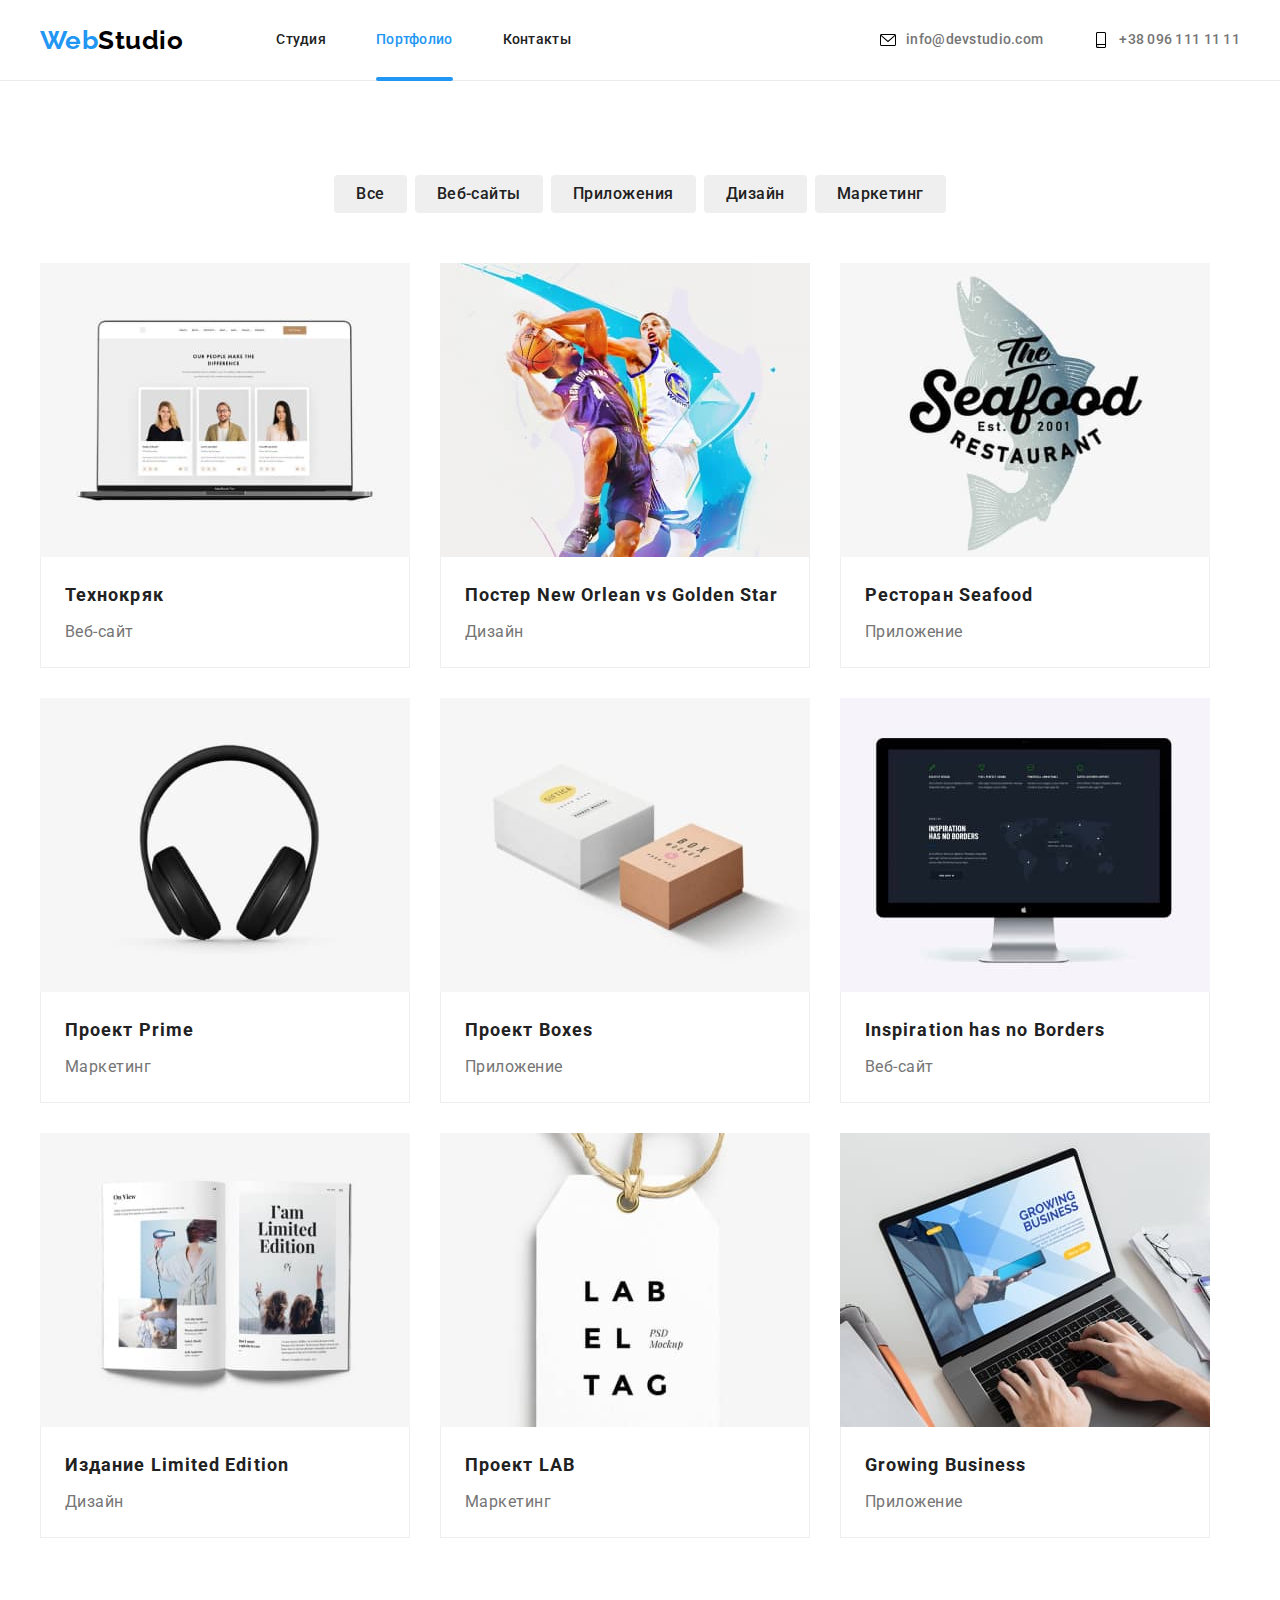
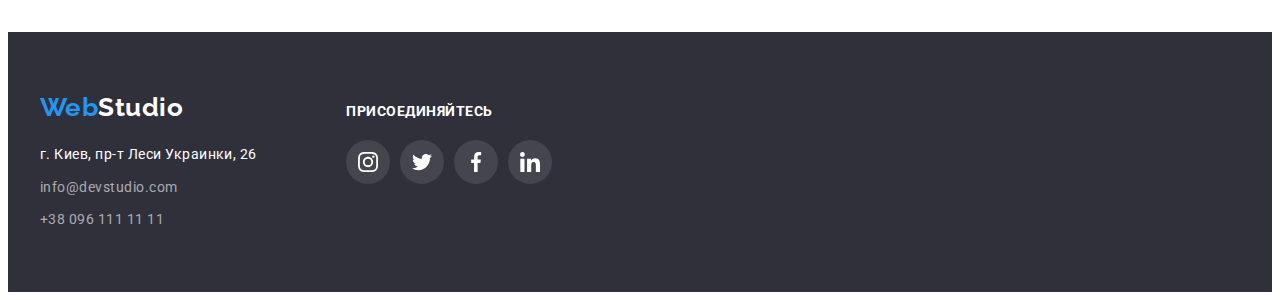
==== portfolio.html @ c0bf5f33 "add main file of the project" ====
<!DOCTYPE html>
<html lang="ru">
  <head>
    <meta charset="UTF-8" />
    <meta http-equiv="X-UA-Compatible" content="IE=edge" />
    <meta name="viewport" content="width=device-width, initial-scale=1.0" />
    <title>Portfolio</title>
    <link rel="preconnect" href="https://fonts.googleapis.com" />
    <link rel="preconnect" href="https://fonts.gstatic.com" crossorigin />
    <link
      href="https://fonts.googleapis.com/css2?family=Raleway:wght@700&family=Roboto:wght@400;500;700;900&display=swap"
      rel="stylesheet"
    />
    <link
      rel="stylesheet"
      href="https://cdnjs.cloudflare.com/ajax/libs/modern-normalize/1.1.0/modern-normalize.min.css"
      integrity="sha512-wpPYUAdjBVSE4KJnH1VR1HeZfpl1ub8YT/NKx4PuQ5NmX2tKuGu6U/JRp5y+Y8XG2tV+wKQpNHVUX03MfMFn9Q=="
      crossorigin="anonymous"
      referrerpolicy="no-referrer"
    />
    <link rel="stylesheet" href="./css/styles.css" />
  </head>
  <body>
    <!-- Шапка сайту -->
    <header class="page-header">
      <div class="container row centered">
        <nav class="row centered">
          <a href="./index.html" class="link logo">Web<span class="logo-accent">Studio</span></a>
          <ul class="list site-nav row">
            <li class="item"><a href="./index.html" class="link">Студия</a></li>
            <li class="item"><a href="./portfolio.html" class="link current">Портфолио</a></li>
            <li class="item"><a href="" class="link">Контакты</a></li>
          </ul>
        </nav>
        <ul class="list contacts row">
          <li class="item">
            <a href="mailto:info@devstudio.com" class="link">
              <svg class="header-icon">
                <use href="./images/defs.svg#letter"></use>
              </svg>
              info@devstudio.com
            </a>
          </li>
          <li class="item">
            <a href="tel:+380961111111" class="link">
              <svg class="header-icon">
                <use href="./images/defs.svg#phone"></use>
              </svg>
              +38 096 111 11 11
            </a>
          </li>
        </ul>
      </div>
    </header>

    <!-- основний контент -->
    <main>
      <section class="section">
        <div class="container">
          <h1 hidden>Каталог проектов</h1>

          <!-- фільтри проектів -->
          <ul class="list filter row">
            <li class="item"><button type="button" class="button">Все</button></li>
            <li class="item"><button type="button" class="button">Веб-сайты</button></li>
            <li class="item"><button type="button" class="button">Приложения</button></li>
            <li class="item"><button type="button" class="button">Дизайн</button></li>
            <li class="item"><button type="button" class="button">Маркетинг</button></li>
          </ul>

          <!-- cписок проектів -->
          <ul class="list projects row">
            <li class="list-item">
              <a href="" class="link">
                <div class="project-thumb">
                  <img
                    class="img"
                    src="./images/port_img1.jpg"
                    alt="Логотип сайта"
                    width="370"
                    height="294"
                  />
                  <div class="project-description">
                    <p>
                      Технокряк это современная площадка распространения коронавируса. Компании
                      используют эту платформу для цифрового шпионажа и атак на защищённые сервера
                      конкурентов.
                    </p>
                  </div>
                </div>
                <div class="content">
                  <h2 class="item">Технокряк</h2>
                  <p>Веб-сайт</p>
                </div>
              </a>
            </li>
            <li class="list-item">
              <a href="" class="link">
                <div class="project-thumb">
                  <img
                    class="img"
                    src="./images/port_img2.jpg"
                    alt="Постер"
                    width="370"
                    height="294"
                  />
                  <div class="project-description">
                    <p>
                      Технокряк это современная площадка распространения коронавируса. Компании
                      используют эту платформу для цифрового шпионажа и атак на защищённые сервера
                      конкурентов.
                    </p>
                  </div>
                </div>
                <div class="content">
                  <h2 class="item">Постер New Orlean vs Golden Star</h2>
                  <p>Дизайн</p>
                </div>
              </a>
            </li>
            <li class="list-item">
              <a href="" class="link">
                <div class="project-thumb">
                  <img
                    class="img"
                    src="./images/port_img3.jpg"
                    alt="Логотип ресторана"
                    width="370"
                    height="294"
                  />
                  <div class="project-description">
                    <p>
                      Технокряк это современная площадка распространения коронавируса. Компании
                      используют эту платформу для цифрового шпионажа и атак на защищённые сервера
                      конкурентов.
                    </p>
                  </div>
                </div>
                <div class="content">
                  <h2 class="item">Ресторан Seafood</h2>
                  <p>Приложение</p>
                </div>
              </a>
            </li>
            <li class="list-item">
              <a href="" class="link">
                <div class="project-thumb">
                  <img
                    class="img"
                    src="./images/port_img4.jpg"
                    alt="Логотип проекта Прайм"
                    width="370"
                    height="294"
                  />
                  <div class="project-description">
                    <p>
                      Технокряк это современная площадка распространения коронавируса. Компании
                      используют эту платформу для цифрового шпионажа и атак на защищённые сервера
                      конкурентов.
                    </p>
                  </div>
                </div>
                <div class="content">
                  <h2 class="item">Проект Prime</h2>
                  <p>Маркетинг</p>
                </div>
              </a>
            </li>
            <li class="list-item">
              <a href="" class="link">
                <div class="project-thumb">
                  <img
                    class="img"
                    src="./images/port_img5.jpg"
                    alt="Логотип проекта"
                    width="370"
                    height="294"
                  />
                  <div class="project-description">
                    <p>
                      Технокряк это современная площадка распространения коронавируса. Компании
                      используют эту платформу для цифрового шпионажа и атак на защищённые сервера
                      конкурентов.
                    </p>
                  </div>
                </div>
                <div class="content">
                  <h2 class="item">Проект Boxes</h2>
                  <p>Приложение</p>
                </div>
              </a>
            </li>
            <li class="list-item">
              <a href="" class="link">
                <div class="project-thumb">
                  <img
                    class="img"
                    src="./images/port_img6.jpg"
                    alt="Логотип сайта"
                    width="370"
                    height="294"
                  />
                  <div class="project-description">
                    <p>
                      Технокряк это современная площадка распространения коронавируса. Компании
                      используют эту платформу для цифрового шпионажа и атак на защищённые сервера
                      конкурентов.
                    </p>
                  </div>
                </div>
                <div class="content">
                  <h2 class="item">Inspiration has no Borders</h2>
                  <p>Веб-сайт</p>
                </div>
              </a>
            </li>
            <li class="list-item">
              <a href="" class="link">
                <div class="project-thumb">
                  <img
                    class="img"
                    src="./images/port_img7.jpg"
                    alt="Издание"
                    width="370"
                    height="294"
                  />
                  <div class="project-description">
                    <p>
                      Технокряк это современная площадка распространения коронавируса. Компании
                      используют эту платформу для цифрового шпионажа и атак на защищённые сервера
                      конкурентов.
                    </p>
                  </div>
                </div>
                <div class="content">
                  <h2 class="item">Издание Limited Edition</h2>
                  <p>Дизайн</p>
                </div>
              </a>
            </li>
            <li class="list-item">
              <a href="" class="link">
                <div class="project-thumb">
                  <img
                    class="img"
                    src="./images/port_img8.jpg"
                    alt="Логотип проекта"
                    width="370"
                    height="294"
                  />
                  <div class="project-description">
                    <p>
                      Технокряк это современная площадка распространения коронавируса. Компании
                      используют эту платформу для цифрового шпионажа и атак на защищённые сервера
                      конкурентов.
                    </p>
                  </div>
                </div>
                <div class="content">
                  <h2 class="item">Проект LAB</h2>
                  <p>Маркетинг</p>
                </div>
              </a>
            </li>
            <li class="list-item">
              <a href="" class="link">
                <div class="project-thumb">
                  <img
                    class="img"
                    src="./images/port_img9.jpg"
                    alt="Логотип приложения"
                    width="370"
                    height="294"
                  />
                  <div class="project-description">
                    <p>
                      Технокряк это современная площадка распространения коронавируса. Компании
                      используют эту платформу для цифрового шпионажа и атак на защищённые сервера
                      конкурентов.
                    </p>
                  </div>
                </div>
                <div class="content">
                  <h2 class="item">Growing Business</h2>
                  <p>Приложение</p>
                </div>
              </a>
            </li>
          </ul>
        </div>
      </section>
    </main>

    <!-- Футер -->
    <footer class="page-footer">
      <div class="container row">
        <div class="footer-left">
          <a href="./index.html" class="link logo">Web<span class="logo-accent">Studio</span></a>
          <address class="address">
            <ul class="list footer-contacts">
              <li class="item"><p>г. Киев, пр-т Леси Украинки, 26</p></li>
              <li class="item">
                <a href="mailto:info@devstudio.com" class="link">info@devstudio.com</a>
              </li>
              <li class="item"><a href="tel:+380961111111" class="link">+38 096 111 11 11</a></li>
            </ul>
          </address>
        </div>
        <div class="footer-center">
          <h2 class="footer-title">присоединяйтесь</h2>
          <ul class="social-list list row">
            <li class="social-item">
              <a href="" class="social">
                <svg class="icon">
                  <use href="./images/defs.svg#instagram"></use>
                </svg>
              </a>
            </li>
            <li class="social-item">
              <a href="" class="social">
                <svg class="icon">
                  <use href="./images/defs.svg#twitter"></use>
                </svg>
              </a>
            </li>
            <li class="social-item">
              <a href="" class="social">
                <svg class="icon">
                  <use href="./images/defs.svg#facebook"></use>
                </svg>
              </a>
            </li>
            <li class="social-item">
              <a href="" class="social">
                <svg class="icon">
                  <use href="./images/defs.svg#linkedin"></use>
                </svg>
              </a>
            </li>
          </ul>
        </div>
      </div>
    </footer>
  </body>
</html>
---- css/styles.css ----
/* 
main text color #757575
secondary text color #212121
footer contacts text color rgba(255, 255, 255, 0.6);
accent color #2196F3
white color #FFFFFF
footer bgc #2F303A
*/

:root {
  --main-text-color: #757575;
  --second-text-color: #212121;
  --footer-text-color: rgba(255, 255, 255, 0.6);
  --accent-color: #2196f3;
  --contrast-color: #ffffff;
  --dark-bgc: #2f303a;
  --hero-button-accent: #188ce8;
  --svg-fill-color: #afb1b8;
  --bgc-footer-link-color: rgba(255, 255, 255, 0.1);
  --bgc-above-img: rgba(47, 48, 58, 0.8);
  --bgs-above-img-blue: rgba(33, 150, 243, 0.9);
  --bgc-backdrop: rgba(0, 0, 0, 0.2);
}

body {
  font-family: 'Roboto', sans-serif;
  color: var(--main-text-color);
  letter-spacing: 0.03em;

  margin-top: 81px;
}

h1,
h2,
h3,
h4,
h5,
h6 {
  color: var(--second-text-color);
  margin-top: 0;
  margin-bottom: 0;
}

p {
  margin-top: 0;
  margin-bottom: 0;
}

.container {
  width: 1200px;
  margin: 0 auto;
  padding-left: 15px;
  padding-right: 15px;
}

.list {
  list-style: none;
  margin: 0;
  padding: 0;
}

.link {
  text-decoration: none;
}

.row {
  display: flex;
}

.centered {
  align-items: center;
}

/* стилізація хедера */
.page-header {
  position: fixed;
  width: 100%;
  top: 0;
  left: 50%;
  transform: translateX(-50%);
  z-index: 99;

  background-color: #fff;
  font-weight: 500;
  font-size: 14px;
  line-height: 1.14;

  border-bottom: 1px solid #ececec;
}

.logo {
  font-family: Raleway;
  font-weight: 700;
  font-size: 26px;
  line-height: 1.19;
  color: var(--accent-color);
  margin-right: 93px;
}

.logo-accent {
  color: #000000;
}

.site-nav .link {
  display: inline-block;
  padding-top: 32px;
  padding-bottom: 32px;

  letter-spacing: 0.02em;
  color: var(--second-text-color);

  transition: color 250ms cubic-bezier(0.4, 0, 0.2, 1);
}

.site-nav .item:not(:last-child),
.contacts .item:not(:last-child) {
  margin-right: 50px;
}

.contacts .link {
  display: flex;
  align-items: center;
  padding-top: 32px;
  padding-bottom: 32px;
  letter-spacing: 0.02em;
  color: var(--main-text-color);

  transition: color 250ms cubic-bezier(0.4, 0, 0.2, 1), fill 250ms cubic-bezier(0.4, 0, 0.2, 1);
}

.contacts .link:hover,
.contacts .link:focus {
  fill: var(--accent-color);
}

.header-icon {
  margin-right: 10px;
  width: 16px;
  height: 16px;
}

.contacts {
  margin-left: auto;
}

.link.current {
  position: relative;
}

.link.current::after {
  position: absolute;
  bottom: -1px;
  content: '';
  display: block;
  height: 4px;
  width: 100%;

  border-radius: 2px;
  background-color: var(--accent-color);
}

.site-nav .link:hover,
.contacts .link:hover,
.address .link:hover,
.site-nav .link:focus,
.contacts .link:focus,
.address .link:focus,
.link.current {
  color: var(--accent-color);
}

/* стилизіація основного контенту */

.section {
  padding-top: 94px;
  padding-bottom: 94px;
}

.hero {
  width: 1600px;
  background: linear-gradient(rgba(128, 131, 165, 0.4), rgba(47, 48, 58, 0.4)),
    url('../images/bgc.jpg');
  margin: 0 auto;

  text-align: center;
  letter-spacing: 0.06em;
  padding-top: 200px;
  padding-bottom: 200px;
}

.hero-title {
  max-width: 630px;
  margin-left: auto;
  margin-right: auto;
  margin-bottom: 30px;

  font-weight: 900;
  font-size: 44px;
  line-height: 1.36;
  text-transform: uppercase;
  color: var(--contrast-color);
}

.hero-button {
  font-family: inherit;
  font-weight: 700;
  font-size: 16px;
  line-height: 1.87;
  letter-spacing: inherit;
  color: var(--contrast-color);
  cursor: pointer;
  background-color: var(--accent-color);
  border: none;
  border-radius: 4px;
  padding: 10px 32px;

  transition: background-color 250ms cubic-bezier(0.4, 0, 0.2, 1);
}

.hero-button:hover,
.hero-button:focus {
  background-color: var(--hero-button-accent);
}

.features {
  font-size: 14px;
  line-height: 1.71;
  padding-bottom: 0;
}

.features .list-item {
  max-width: calc((100% - 90px) / 4);
}

.features .list-item:not(:last-child) {
  margin-right: 30px;
}

.features .item {
  margin-bottom: 10px;
  line-height: 1.14;
  text-transform: uppercase;
  font-size: 14px;
}

.features .thumb {
  width: 100%;
  height: 120px;
  padding: 25px 0;
  background-color: #f5f4fa;
  border-radius: 4px;
}

.features .icon {
  display: block;
  margin: 0 auto;
  width: 70px;
  height: 70px;
}

.title {
  font-size: 36px;
  line-height: 1.17;
  text-align: center;
  margin-bottom: 50px;
}

.img {
  display: block;
}

.tasks .list-item {
  position: relative;
  max-width: calc((100% - 60px) / 3);
}

.tasks .subtext {
  position: absolute;
  bottom: 0;
  height: 70px;
  width: 100%;
  display: flex;
  justify-content: center;
  align-items: center;
  background-color: var(--bgc-above-img);
}

.tasks .text {
  font-weight: 700;
  font-size: 14px;
  line-height: calc(16 / 14);
  text-transform: uppercase;
  color: var(--contrast-color);
}

.tasks .list-item:not(:last-child) {
  margin-right: 30px;
}

.team {
  font-size: 16px;
  line-height: 1.19;
  text-align: center;
  background-color: #f5f4fa;
}

.team .list-item {
  max-width: calc((100% - 90px) / 4);
  padding-bottom: 30px;
  background-color: #fff;
  border-radius: 0px 0px 4px 4px;
  box-shadow: 0px 1px 3px rgba(0, 0, 0, 0.12), 0px 1px 1px rgba(0, 0, 0, 0.14),
    0px 2px 1px rgba(0, 0, 0, 0.2);
}

.team .list-item:not(:last-child) {
  margin-right: 30px;
}

.team .item {
  font-weight: 500;
  font-size: 16px;
  margin-top: 30px;
  margin-bottom: 10px;
}

.team .social-list {
  display: flex;
  justify-content: center;
  margin-top: 16px;
}

.team .social-item:hover .social,
.team .social-item:focus .social {
  transform: rotateY(1turn);
}

.team .social-item:not(:last-child) {
  margin-right: 10px;
}

.team .social {
  display: flex;
  border-radius: 50%;
  height: 44px;
  width: 44px;
  align-items: center;
  justify-content: center;
  fill: var(--svg-fill-color);

  transition: background-color 250ms cubic-bezier(0.4, 0, 0.2, 1),
    fill 250ms cubic-bezier(0.4, 0, 0.2, 1), transform 500ms cubic-bezier(0.4, 0, 0.2, 1);
}

.team .icon {
  display: block;
  width: 20px;
  height: 20px;
}

.team .social:hover,
.team .social:focus {
  background-color: var(--accent-color);
  fill: #fff;
}

.clients-list {
  display: flex;
}

.clients-item {
  width: calc((100% - 150px) / 6);
}
.clients-item:not(:last-child) {
  margin-right: 30px;
}

.client {
  display: flex;
  fill: var(--svg-fill-color);
  justify-content: center;
  align-items: center;
  width: 100%;
  height: 92px;

  border: 1px solid var(--svg-fill-color);
  border-radius: 4px;

  transition: border-color 250ms cubic-bezier(0.4, 0, 0.2, 1),
    fill 250ms cubic-bezier(0.4, 0, 0.2, 1);
}

.client > .icon {
  width: 106px;
}

.client:hover,
.client:hover {
  fill: var(--accent-color);
  border-color: var(--accent-color);
}

.button {
  padding: 6px 22px;
  border-radius: 4px;
  border: none;

  font-weight: 500;
  font-size: 16px;
  line-height: 1.62;
  text-align: center;
  font-family: inherit;
  letter-spacing: inherit;
  cursor: pointer;
  color: var(--second-text-color);

  transition: background-color 250ms cubic-bezier(0.4, 0, 0.2, 1),
    color 250ms cubic-bezier(0.4, 0, 0.2, 1);
}

.button:hover,
.button:focus {
  color: var(--contrast-color);
  background-color: var(--accent-color);
}

.filter {
  justify-content: center;
  margin-bottom: 50px;
}
.filter > .item:not(:last-child) {
  margin-right: 8px;
}

.filter .button {
  transition: box-shadow 250ms cubic-bezier(0.4, 0, 0.2, 1),
    background-color 250ms cubic-bezier(0.4, 0, 0.2, 1), color 250ms cubic-bezier(0.4, 0, 0.2, 1);
}

.filter .button:focus,
.filter .button:hover {
  box-shadow: 0px 3px 1px rgba(0, 0, 0, 0.1), 0px 1px 2px rgba(0, 0, 0, 0.08),
    0px 2px 2px rgba(0, 0, 0, 0.12);
  background-color: var(--accent-color);
}

.projects {
  flex-wrap: wrap;
  font-size: 16px;
  line-height: 1.87;
}

.content {
  padding: 20px 24px;
  border-bottom: 1px solid #eeeeee;
  border-left: 1px solid #eeeeee;
  border-right: 1px solid #eeeeee;
}

.projects .list-item {
  max-width: calc((100% - 60px) / 3);

  transition: box-shadow 250ms cubic-bezier(0.4, 0, 0.2, 1);
}

.projects .list-item:not(:nth-last-child(-n + 3)) {
  margin-bottom: 30px;
}

.projects .list-item:not(:nth-child(3n)) {
  margin-right: 30px;
}

.projects .list-item:hover {
  box-shadow: 0px 1px 1px rgba(0, 0, 0, 0.12), 0px 4px 4px rgba(0, 0, 0, 0.06),
    1px 4px 6px rgba(0, 0, 0, 0.16);
}

.projects .item {
  font-size: 18px;
  line-height: 2;
  letter-spacing: 0.06em;
  margin-bottom: 4px;
}
.projects .link {
  color: inherit;
}

.project-thumb {
  position: relative;
  overflow: hidden;
}

.project-description {
  position: absolute;
  top: 0;
  width: 100%;
  height: 100%;
  transform: translateY(100%);

  transition: transform 250ms cubic-bezier(0.4, 0, 0.2, 1);

  display: flex;
  justify-content: center;
  align-items: center;

  padding: 24px;

  background-color: var(--bgs-above-img-blue);
  font-size: 18px;
  line-height: 1.56;
  color: var(--contrast-color);
}

.projects .list-item:hover .project-description {
  transform: translateY(0);
}

/* стилізація модального вікна */

.backdrop {
  position: fixed;
  width: 100vw;
  height: 100vh;
  top: 0;
  left: 0;

  opacity: 1;

  transition: opacity 250ms cubic-bezier(0.4, 0, 0.2, 1);

  background-color: var(--bgc-backdrop);
}

.backdrop.is-hidden {
  opacity: 0;
  pointer-events: none;
}

.backdrop.is-hidden .modal {
  transform: translate(-50%, -50%) scale(1.2);
}

.modal {
  position: absolute;
  top: 50%;
  left: 50%;
  transform: translate(-50%, -50%) scale(1);
  transition: transform 250ms cubic-bezier(0.4, 0, 0.2, 1);

  width: 528px;
  height: 581px;

  background-color: var(--contrast-color);
  box-shadow: 0px 1px 3px rgba(0, 0, 0, 0.12), 0px 1px 1px rgba(0, 0, 0, 0.14),
    0px 2px 1px rgba(0, 0, 0, 0.2);
  border-radius: 4px;
}

.modal-btn {
  position: absolute;
  top: 8px;
  right: 8px;

  display: flex;
  justify-content: center;
  align-items: center;

  height: 30px;
  width: 30px;
  border-radius: 50%;
  border: 1px solid rgba(0, 0, 0, 0.1);
  background-color: var(--contrast-color);

  transition: border 250ms cubic-bezier(0.4, 0, 0.2, 1), color 250ms cubic-bezier(0.4, 0, 0.2, 1);
}

.modal-icon {
  height: 18px;
  width: 18px;
  fill: currentColor;
}

.modal-btn:hover,
.modal-btn:focus {
  border: 1px solid var(--accent-color);
  color: var(--accent-color);
}

/* стилизація футера */

.footer-left {
  margin-right: 70px;
}

.page-footer {
  background-color: var(--dark-bgc);
  padding-top: 60px;
  padding-bottom: 60px;
}

.page-footer .logo-accent {
  color: var(--contrast-color);
}

.address {
  margin-top: 20px;
  font-style: normal;
  font-size: 14px;
  line-height: 1.71;
  color: var(--contrast-color);
}

.address .link {
  font-style: normal;
  color: var(--footer-text-color);

  transition: color 250ms cubic-bezier(0.4, 0, 0.2, 1);
}

.footer-center {
  padding-top: 12px;
}

.footer-title {
  font-size: 14px;
  line-height: 1.14;
  text-transform: uppercase;
  color: var(--contrast-color);
  margin-bottom: 20px;
}

.footer-contacts .item:not(:last-child) {
  margin-bottom: 9px;
}

.footer-center .social {
  display: flex;
  justify-content: center;
  align-items: center;
  width: 44px;
  height: 44px;
  border-radius: 50%;
  fill: var(--contrast-color);
  background-color: var(--bgc-footer-link-color);

  transition: background-color 250ms cubic-bezier(0.4, 0, 0.2, 1),
    transform 500ms cubic-bezier(0.4, 0, 0.2, 1);
}

.social-list .social-item:hover .social,
.social-list .social-item:focus .social {
  transform: rotateY(1turn);
}

.social-list .social-item:not(:last-child) {
  margin-right: 10px;
}

.footer-center .icon {
  width: 20px;
  height: 20px;
}

.social-list .social:hover,
.social-list .social:focus {
  background-color: var(--accent-color);
}
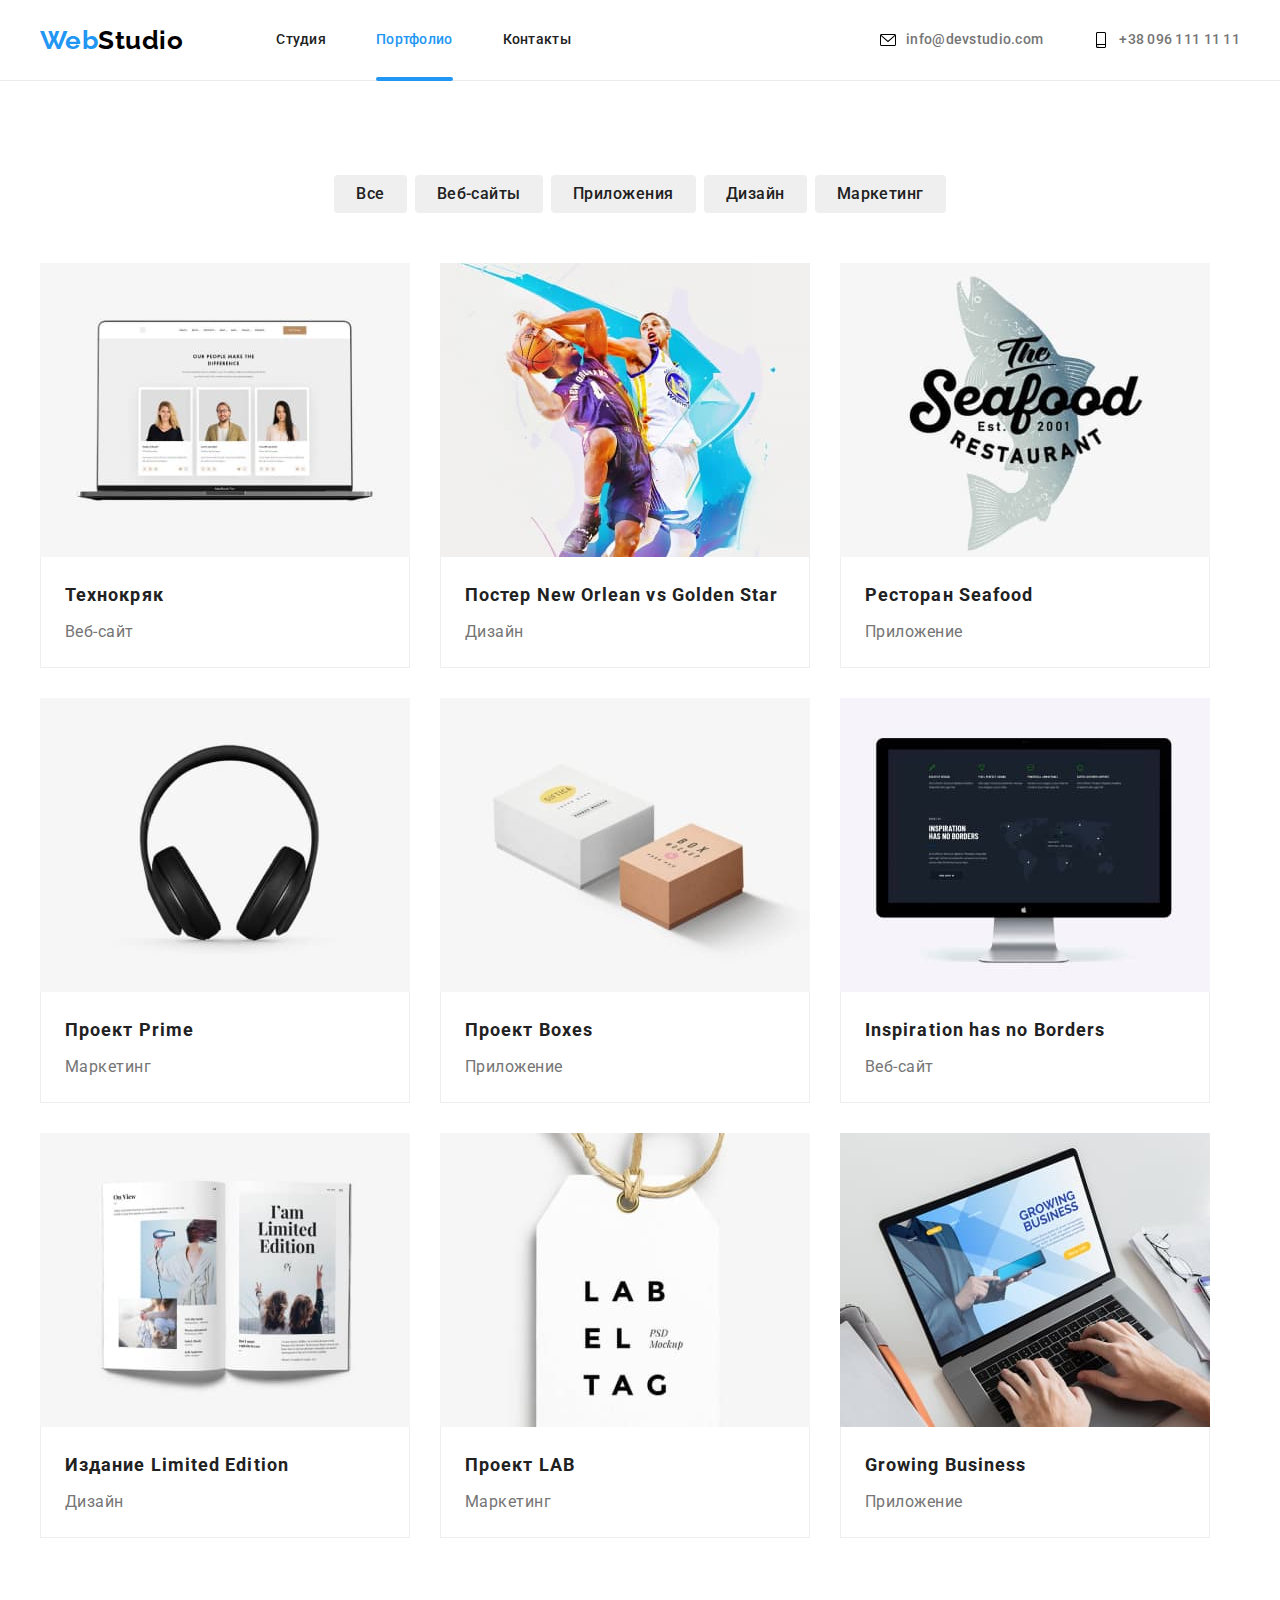
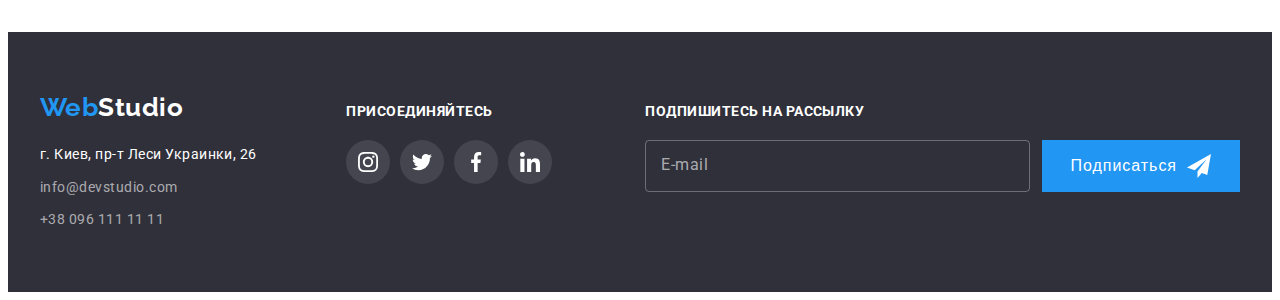
==== commit fb0c5640: "додає розмітку і стилі форм" ====
--- a/portfolio.html
+++ b/portfolio.html
@@ -339,6 +339,21 @@
             </li>
           </ul>
         </div>
+        <div class="footer-right">
+          <h2 class="footer-title">Подпишитесь на рассылку</h2>
+          <div class="wrapper">
+            <label class="footer-label">
+              <input type="email" class="footer-input" placeholder=" " />
+              <span class="footer-label-text">E-mail</span>
+            </label>
+            <button class="footer-btn" type="submit">
+              Подписаться
+              <svg class="footer-icon">
+                <use href="./images/defs.svg#send"></use>
+              </svg>
+            </button>
+          </div>
+        </div>
       </div>
     </footer>
   </body>
--- a/css/styles.css
+++ b/css/styles.css
@@ -177,7 +177,7 @@
 }
 
 .hero {
-  width: 1600px;
+  max-width: 1600px;
   background: linear-gradient(rgba(128, 131, 165, 0.4), rgba(47, 48, 58, 0.4)),
     url('../images/bgc.jpg');
   margin: 0 auto;
@@ -550,6 +550,7 @@
 
   width: 528px;
   height: 581px;
+  padding: 40px;
 
   background-color: var(--contrast-color);
   box-shadow: 0px 1px 3px rgba(0, 0, 0, 0.12), 0px 1px 1px rgba(0, 0, 0, 0.14),
@@ -585,6 +586,165 @@
 .modal-btn:focus {
   border: 1px solid var(--accent-color);
   color: var(--accent-color);
+}
+
+.modal-title {
+  font-weight: 700;
+  font-size: 20px;
+  line-height: 1.15;
+  text-align: center;
+  color: var(--second-text-color);
+  margin-bottom: 30px;
+}
+
+.modal-input {
+  padding: 11px 35px;
+  border: 1px solid rgba(33, 33, 33, 0.2);
+  border-radius: 4px;
+
+  width: 100%;
+}
+
+.modal-label {
+  position: relative;
+  display: block;
+
+  margin-bottom: 28px;
+}
+
+.modal-label-icon {
+  position: absolute;
+  top: 50%;
+  left: 12px;
+  transform: translateY(-50%);
+  width: 16px;
+  height: 16px;
+}
+
+.label-text {
+  position: absolute;
+  /* left: 35px; */
+  top: 50%;
+  left: 0;
+  transform: translate(35px, -50%);
+
+  font-size: 12px;
+  line-height: 1.17;
+  letter-spacing: 0.01em;
+
+  color: var(--main-text-color);
+
+  transition: transform 250ms cubic-bezier(0.4, 0, 0.2, 1);
+}
+
+.modal-label:focus-within .modal-label-icon{
+  fill: var(--accent-color);
+}
+
+.modal-label:focus-within .label-text, 
+.modal-input:not(:placeholder-shown) + .label-text {
+  transform: translate(0, -37px);
+}
+
+.label-textarea {
+  position: absolute;
+  left: 0;
+  top: -4px;
+  transform: translateY(-100%);
+
+  font-size: 12px;
+  line-height: 1.17;
+  letter-spacing: 0.01em;
+
+  color: var(--main-text-color);
+}
+
+.modal-textarea {
+  resize: none;
+  padding: 12px 16px;
+
+  font-size: 12px;
+  line-height: 1.17;
+  letter-spacing: 0.01em;
+
+  color: var(--main-text-color));
+}
+
+.modal-textarea::placeholder {
+  font-size: 12px;
+  line-height: 1.17;
+  letter-spacing: 0.01em;
+
+  color: rgba(117, 117, 117, 0.5);
+}
+
+.modal-policy {
+  display: flex;
+  justify-content: center;
+  align-items: center;
+
+  margin-bottom: 30px;
+}
+
+.checkbox:checked + .modal-check {
+  background-color: var(--accent-color);
+  border-color: var(--accent-color);
+}
+
+.hiden {
+  position: absolute;
+  width: 1px;
+  height: 1px;
+  margin: -1px;
+  padding: 0;
+  overflow: hidden;
+  border: 0;
+  clip: rect(0 0 0 0);
+}
+
+.modal-check {
+  display: block;
+
+  width: 16px;
+  height: 15px;
+  border: 2px solid #212121;
+  border-radius: 2px;
+
+  margin-right: 8px;
+
+  transition: background-color 250ms cubic-bezier(0.4, 0, 0.2, 1),
+    border-color 250ms cubic-bezier(0.4, 0, 0.2, 1);
+}
+
+.policy-text {
+  text-align: center;
+  font-size: 14px;
+  line-height: 1.71;
+
+  color: var(--main-text-color);
+}
+
+.modal-submit-btn {
+  display: block;
+  padding: 10px 55px;
+  margin: 0 auto;
+
+  background-color: var(--accent-color);
+  box-shadow: 0px 4px 4px rgba(0, 0, 0, 0.15);
+  border-radius: 4px;
+  border: none;
+
+  font-size: 16px;
+  line-height: 1.87;
+  letter-spacing: 0.06em;
+  color: var(--contrast-color);
+
+  transition: background-color 250ms cubic-bezier(0.4, 0, 0.2, 1);
+}
+
+.modal-submit-btn:hover,
+.modal-submit-btn:focus {
+  background-color: var(--hero-button-accent);
 }
 
 /* стилизація футера */
@@ -666,3 +826,80 @@
 .social-list .social:focus {
   background-color: var(--accent-color);
 }
+
+.footer-right {
+  flex-grow: 1;
+  padding-top: 12px;
+  margin-left: 93px;
+}
+
+.wrapper {
+  display: flex;
+}
+
+.footer-label {
+  display: flex;
+  flex-grow: 1;
+  position: relative;
+  flex-basis: auto;
+}
+
+.footer-input {
+  display: block;
+  padding: 15px 16px;
+  flex-grow: 1;
+
+  border: 1px solid rgba(255, 255, 255, 0.3);
+  box-shadow: (0px 4px 4px rgba(0, 0, 0, 0.15));
+  border-radius: 4px;
+  background-color: transparent;
+  font-size: 16px;
+  line-height: 1.25;
+  color: #fff;
+}
+
+.footer-label:focus-within .footer-label-text,
+.footer-input:not(:placeholder-shown) + .footer-label-text {
+  transform: translateX(-79px);
+}
+
+.footer-label-text {
+  position: absolute;
+  top: 15px;
+  left: 16px;
+  transform: translateX(0);
+
+  font-size: 16px;
+  line-height: 1.25;
+  color: rgba(255, 255, 255, 0.6);
+}
+
+.footer-btn {
+  padding: 10px 29px;
+  margin-left: 12px;
+  border: none;
+
+  font-size: 16px;
+  line-height: 1.87;
+  display: flex;
+  align-items: center;
+  text-align: center;
+  letter-spacing: 0.06em;
+
+  color: #ffffff;
+  background-color: var(--accent-color);
+
+  transition: background-color 250ms cubic-bezier(0.4, 0, 0.2, 1);
+}
+
+.footer-icon {
+  width: 24px;
+  height: 24px;
+  margin-left: 10px;
+  fill: #ffffff;
+}
+
+.footer-btn:hover,
+.footer-btn:focus {
+  background-color: var(--hero-button-accent);
+}
